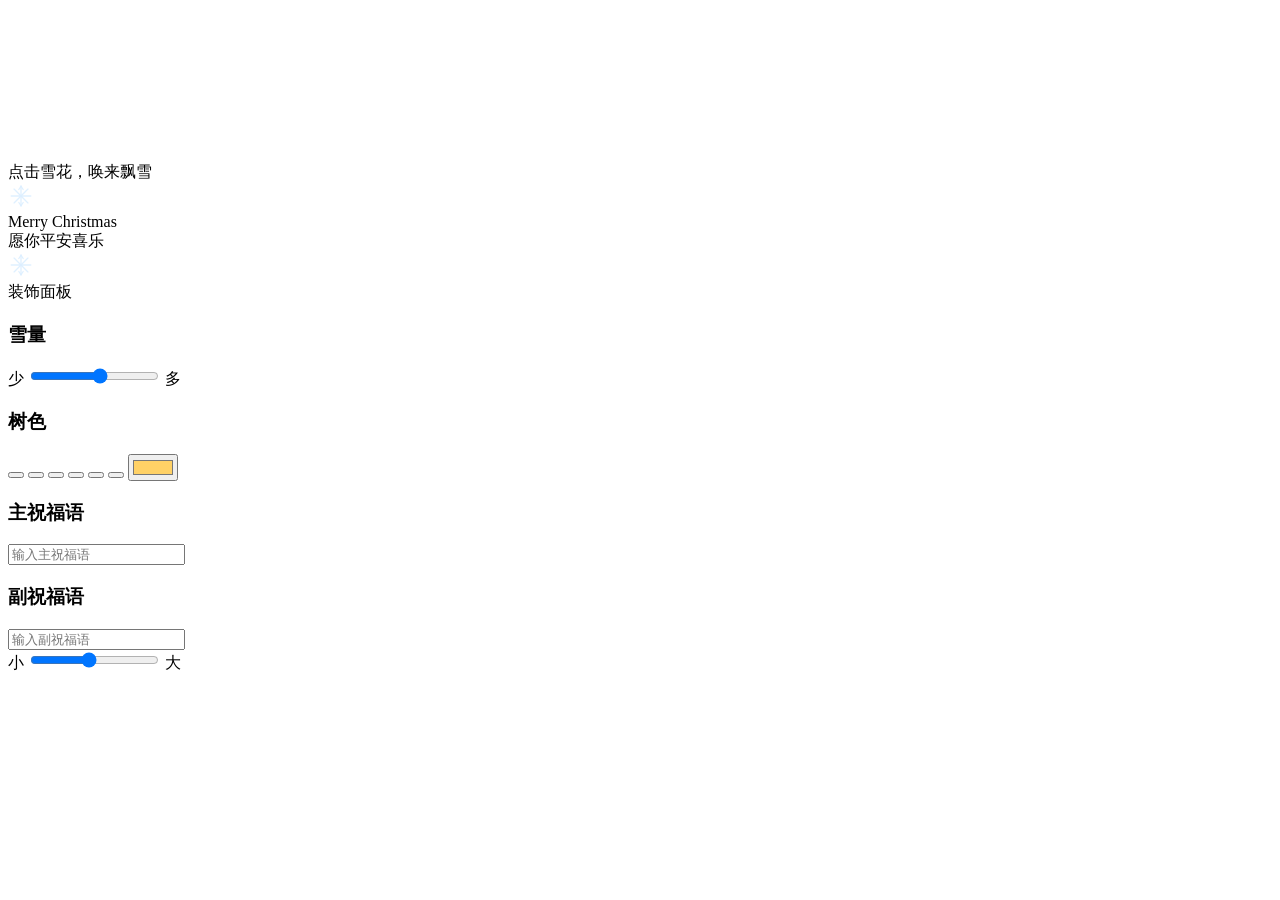
==== index.html @ 7da1c973 "Add files via upload" ====
<!DOCTYPE html>
<html lang="zh-CN">
<head>
  <meta charset="UTF-8">
  <meta name="viewport" content="width=device-width, initial-scale=1.0, viewport-fit=cover">
  <title>圣诞夜 · 粒子圣诞树</title>
  <link rel="stylesheet" href="https://miaoda.feishu.cn/fonts/css2?family=Great+Vibes&family=Noto+Serif+SC:wght@400;600&display=swap">
  <link rel="stylesheet" href="style.css">
</head>
<body>
  <!-- 主画布：夜空、飘雪、粒子树与入场动画 -->
  <canvas id="scene"></canvas>

  <!-- 入场提示 -->
  <div id="hint" class="hint">点击雪花，唤来飘雪</div>

  <!-- 自定义祝福语：主 + 副 -->
  <div id="greeting" class="greeting">
    <svg class="greeting-snow" viewBox="0 0 24 24" width="26" height="26" aria-hidden="true">
      <g stroke="rgba(220,238,255,0.9)" stroke-width="1.2" stroke-linecap="round">
        <line x1="12" y1="3" x2="12" y2="21"/>
        <line x1="3" y1="12" x2="21" y2="12"/>
        <line x1="5.6" y1="5.6" x2="18.4" y2="18.4"/>
        <line x1="18.4" y1="5.6" x2="5.6" y2="18.4"/>
        <line x1="12" y1="3" x2="10" y2="6"/>
        <line x1="12" y1="3" x2="14" y2="6"/>
        <line x1="12" y1="21" x2="10" y2="18"/>
        <line x1="12" y1="21" x2="14" y2="18"/>
      </g>
    </svg>
    <div class="greeting-text">
      <div id="greetingMain" class="greeting-main">Merry Christmas</div>
      <div id="greetingSub" class="greeting-sub">愿你平安喜乐</div>
    </div>
    <svg class="greeting-snow" viewBox="0 0 24 24" width="26" height="26" aria-hidden="true">
      <g stroke="rgba(220,238,255,0.9)" stroke-width="1.2" stroke-linecap="round">
        <line x1="12" y1="3" x2="12" y2="21"/>
        <line x1="3" y1="12" x2="21" y2="12"/>
        <line x1="5.6" y1="5.6" x2="18.4" y2="18.4"/>
        <line x1="18.4" y1="5.6" x2="5.6" y2="18.4"/>
        <line x1="12" y1="3" x2="10" y2="6"/>
        <line x1="12" y1="3" x2="14" y2="6"/>
        <line x1="12" y1="21" x2="10" y2="18"/>
        <line x1="12" y1="21" x2="14" y2="18"/>
      </g>
    </svg>
  </div>

  <!-- 底部装饰面板（常驻，不可收起） -->
  <aside id="panel" class="panel" aria-label="装饰面板">
    <div class="panel-head">
      <span class="panel-title">装饰面板</span>
    </div>

    <section class="panel-section">
      <h3 class="section-label">雪量</h3>
      <div class="slider-row">
        <span class="slider-side">少</span>
        <input type="range" id="snowSlider" min="0" max="100" value="55">
        <span class="slider-side">多</span>
      </div>
    </section>

    <section class="panel-section">
      <h3 class="section-label">树色</h3>
      <div class="swatch-row" id="paletteRow">
        <button class="swatch" data-palette="ice" title="银蓝" style="--c1:#bcd9ff;--c2:#8fb8ff"></button>
        <button class="swatch" data-palette="goldred" title="暖金红" style="--c1:#ffc873;--c2:#e85a5a"></button>
        <button class="swatch" data-palette="green" title="墨绿金" style="--c1:#7fc98a;--c2:#ffd98a"></button>
        <button class="swatch" data-palette="violet" title="紫晶" style="--c1:#c9a6ff;--c2:#8a6fd8"></button>
        <button class="swatch" data-palette="pink" title="粉樱" style="--c1:#ffb7d9;--c2:#ff7eb6"></button>
        <button class="swatch" data-palette="mint" title="青柠" style="--c1:#c8f5e0;--c2:#5fd9a8"></button>
        <input type="color" id="customColor" class="swatch custom" value="#ffd166" title="任意颜色">
      </div>
    </section>

    <section class="panel-section">
      <h3 class="section-label">主祝福语</h3>
      <input type="text" id="greetingMainInput" class="text-input" maxlength="24" placeholder="输入主祝福语">
      <h3 class="section-label sub-label">副祝福语</h3>
      <input type="text" id="greetingSubInput" class="text-input" maxlength="24" placeholder="输入副祝福语">
      <div class="slider-row">
        <span class="slider-side">小</span>
        <input type="range" id="sizeSlider" min="20" max="96" value="54">
        <span class="slider-side">大</span>
      </div>
    </section>
  </aside>

  <script src="app.js"></script>
</body>
</html>
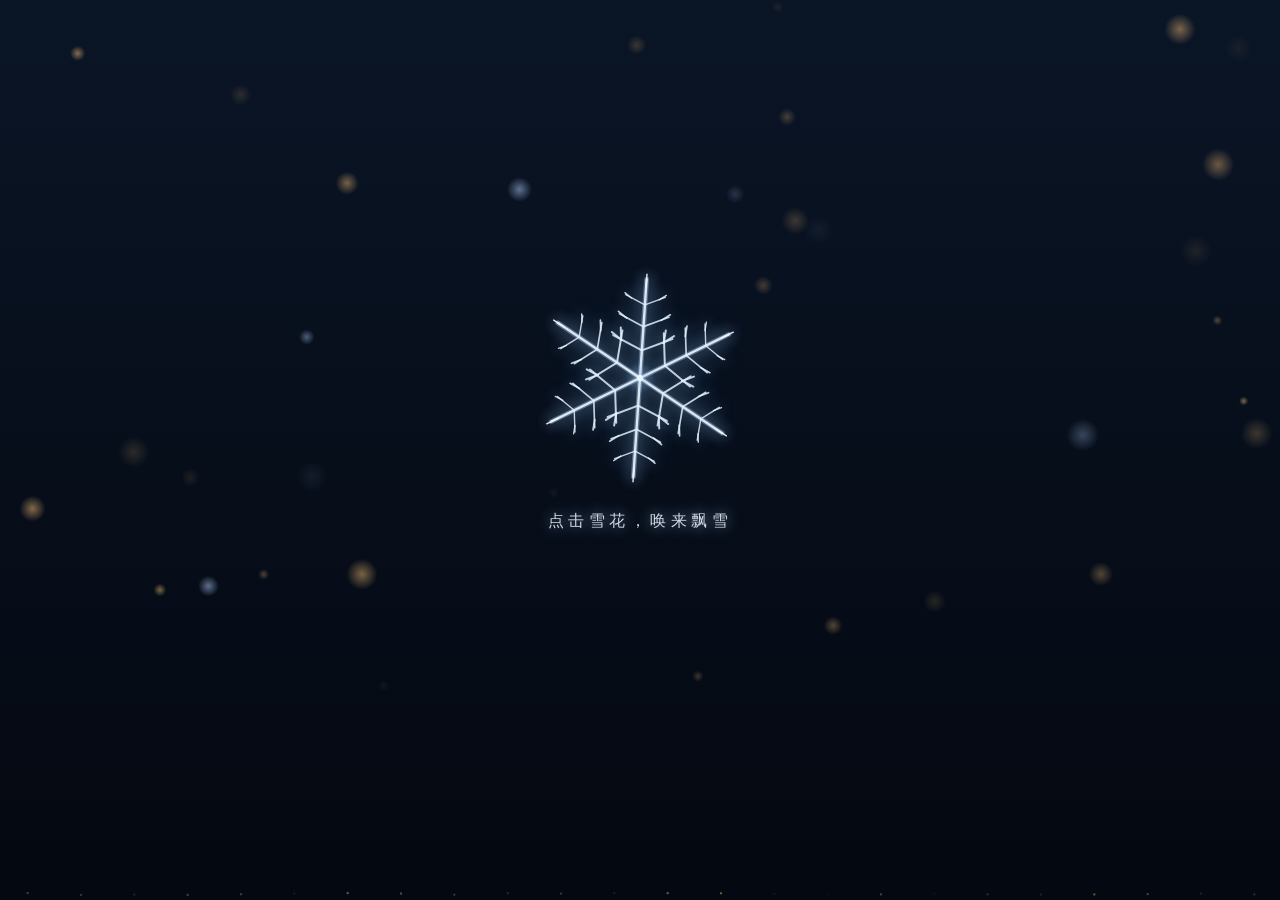
==== commit aa6bce86: "Add files via upload" ====
--- a/index.html
+++ b/index.html
@@ -47,6 +47,9 @@
   </div>
 
   <!-- 底部装饰面板（常驻，不可收起） -->
+  <!-- 移动端：装饰面板开关按钮 -->
+  <button id="panelToggle" class="panel-toggle" aria-label="打开装饰设置">设置</button>
+
   <aside id="panel" class="panel" aria-label="装饰面板">
     <div class="panel-head">
       <span class="panel-title">装饰面板</span>
--- a/style.css
+++ b/style.css
@@ -0,0 +1,292 @@
+/* ===== 基础 ===== */
+* { box-sizing: border-box; margin: 0; padding: 0; }
+
+:root {
+  --panel-bg: rgba(16, 24, 44, 0.72);
+  --panel-border: rgba(180, 210, 255, 0.16);
+  --text-main: #eef4ff;
+  --text-dim: #a9bbd8;
+  --accent: #bcd9ff;
+}
+
+html, body {
+  width: 100%;
+  height: 100%;
+  overflow: hidden;
+  background: #050a13;
+  font-family: "Noto Serif SC", "Songti SC", serif;
+  color: var(--text-main);
+}
+
+#scene {
+  position: fixed;
+  inset: 0;
+  width: 100%;
+  height: 100%;
+  display: block;
+}
+
+/* ===== 入场提示 ===== */
+.hint {
+  position: fixed;
+  left: 50%;
+  top: 18%;
+  transform: translateX(-50%);
+  font-size: 16px;
+  letter-spacing: 0.28em;
+  color: rgba(238, 244, 255, 0.86);
+  text-shadow: 0 0 14px rgba(160, 205, 255, 0.65);
+  pointer-events: none;
+  white-space: nowrap;
+  animation: hintPulse 2.2s ease-in-out infinite;
+  z-index: 5;
+}
+
+@keyframes hintPulse {
+  0%, 100% { opacity: 0.55; }
+  50% { opacity: 1; }
+}
+
+/* ===== 祝福语：主 + 副 ===== */
+.greeting {
+  position: fixed;
+  left: 50%;
+  bottom: 9%;
+  transform: translateX(-50%);
+  display: flex;
+  align-items: center;
+  gap: 16px;
+  pointer-events: none;
+  z-index: 4;
+  max-width: 86vw;
+  text-align: center;
+  opacity: 0;
+  visibility: hidden;
+  transition: opacity 0.9s ease, visibility 0s linear 0.9s;
+}
+
+.greeting.show {
+  opacity: 1;
+  visibility: visible;
+  transition: opacity 0.9s ease;
+}
+
+.greeting-text { display: flex; flex-direction: column; align-items: center; gap: 6px; }
+
+.greeting-main {
+  font-family: "Great Vibes", "Noto Serif SC", cursive;
+  font-style: italic;
+  font-size: 54px;
+  line-height: 1.15;
+  color: #fff;
+  text-shadow:
+    0 0 10px rgba(255, 255, 255, 0.55),
+    0 0 26px rgba(190, 220, 255, 0.45),
+    0 2px 18px rgba(0, 0, 0, 0.6);
+}
+
+.greeting-sub {
+  font-family: "Noto Serif SC", "Songti SC", serif;
+  font-style: italic;
+  font-size: 22px;
+  letter-spacing: 0.22em;
+  color: rgba(210, 228, 255, 0.82);
+  text-shadow: 0 0 12px rgba(160, 200, 255, 0.4);
+}
+
+.greeting-snow {
+  flex: 0 0 auto;
+  opacity: 0.85;
+  filter: drop-shadow(0 0 6px rgba(190, 225, 255, 0.6));
+}
+
+/* ===== 移动端面板开关（桌面端隐藏） ===== */
+.panel-toggle {
+  display: none;
+}
+/* ===== 装饰面板（左侧竖向停靠，常驻） ===== */
+.panel {
+  position: fixed;
+  top: 0;
+  left: 0;
+  height: 100%;
+  width: 280px;
+  padding: 20px 18px 24px;
+  background: var(--panel-bg);
+  border-right: 1px solid var(--panel-border);
+  backdrop-filter: blur(16px);
+  -webkit-backdrop-filter: blur(16px);
+  overflow-y: auto;
+  z-index: 10;
+  transform: translateX(-100%);
+  opacity: 0;
+  visibility: hidden;
+  pointer-events: none;
+  transition:
+    transform 0.45s cubic-bezier(0.22, 0.8, 0.3, 1),
+    opacity 0.45s ease,
+    visibility 0s linear 0.45s;
+}
+
+.panel.show {
+  transform: translateX(0);
+  opacity: 1;
+  visibility: visible;
+  pointer-events: auto;
+  transition:
+    transform 0.45s cubic-bezier(0.22, 0.8, 0.3, 1),
+    opacity 0.45s ease;
+}
+
+.panel-head {
+  display: flex;
+  align-items: center;
+  margin-bottom: 18px;
+}
+
+.panel-title {
+  font-size: 17px;
+  font-weight: 600;
+  letter-spacing: 0.12em;
+  white-space: nowrap;
+}
+
+.panel-section {
+  margin-bottom: 22px;
+  display: flex;
+  flex-direction: column;
+  gap: 10px;
+}
+
+.section-label {
+  font-size: 12px;
+  font-weight: 400;
+  letter-spacing: 0.18em;
+  color: var(--text-dim);
+  margin-bottom: 0;
+}
+
+.sub-label { margin-top: 4px; }
+
+/* 滑杆 */
+.slider-row {
+  display: flex;
+  align-items: center;
+  gap: 12px;
+}
+.slider-side { font-size: 11px; color: var(--text-dim); flex: 0 0 auto; }
+
+input[type="range"] {
+  flex: 1;
+  appearance: none;
+  -webkit-appearance: none;
+  height: 4px;
+  border-radius: 4px;
+  background: rgba(180, 205, 255, 0.22);
+  outline: none;
+  cursor: pointer;
+}
+input[type="range"]::-webkit-slider-thumb {
+  appearance: none;
+  -webkit-appearance: none;
+  width: 18px;
+  height: 18px;
+  border-radius: 50%;
+  background: #fff;
+  box-shadow: 0 0 10px rgba(190, 220, 255, 0.8);
+  border: none;
+}
+input[type="range"]::-moz-range-thumb {
+  width: 18px;
+  height: 18px;
+  border-radius: 50%;
+  background: #fff;
+  box-shadow: 0 0 10px rgba(190, 220, 255, 0.8);
+  border: none;
+}
+
+/* 树色 swatch（正圆） */
+.swatch-row { display: flex; flex-wrap: wrap; gap: 12px; align-items: center; }
+.swatch {
+  width: 34px;
+  height: 34px;
+  flex: 0 0 34px;
+  aspect-ratio: 1 / 1;
+  padding: 0;
+  border-radius: 50%;
+  border: 2px solid transparent;
+  background: linear-gradient(135deg, var(--c1), var(--c2));
+  cursor: pointer;
+  transition: transform 0.15s, border-color 0.2s;
+}
+.swatch:hover { transform: scale(1.08); }
+.swatch.active { border-color: #fff; box-shadow: 0 0 12px rgba(255, 255, 255, 0.4); }
+
+input[type="color"].swatch {
+  padding: 0;
+  border: 2px dashed rgba(255, 255, 255, 0.35);
+  background: transparent;
+  cursor: pointer;
+}
+input[type="color"].swatch::-webkit-color-swatch-wrapper { padding: 2px; }
+input[type="color"].swatch::-webkit-color-swatch { border: none; border-radius: 50%; }
+input[type="color"].swatch::-moz-color-swatch { border: none; border-radius: 50%; }
+
+/* 祝福语输入 */
+.text-input {
+  width: 100%;
+  padding: 10px 12px;
+  margin-bottom: 4px;
+  border: 1px solid var(--panel-border);
+  border-radius: 10px;
+  background: rgba(255, 255, 255, 0.06);
+  color: var(--text-main);
+  font-family: inherit;
+  font-size: 14px;
+  outline: none;
+}
+.text-input::placeholder { color: var(--text-dim); }
+.text-input:focus { border-color: rgba(188, 217, 255, 0.45); }
+
+/* ===== 响应式 ===== */
+@media (max-width: 768px) {
+  .panel {
+    width: min(82vw, 300px);
+    padding: 16px 14px 24px;
+    box-shadow: 8px 0 30px rgba(0, 0, 0, 0.45);
+  }
+
+  /* 右下角悬浮设置按钮 */
+  .panel-toggle {
+    display: flex;
+    align-items: center;
+    justify-content: center;
+    position: fixed;
+    right: 16px;
+    bottom: calc(16px + env(safe-area-inset-bottom, 0px));
+    z-index: 11;
+    min-width: 64px;
+    height: 40px;
+    padding: 0 18px;
+    border-radius: 20px;
+    border: 1px solid var(--panel-border);
+    background: var(--panel-bg);
+    backdrop-filter: blur(16px);
+    -webkit-backdrop-filter: blur(16px);
+    color: var(--text-main);
+    font-size: 14px;
+    letter-spacing: 0.1em;
+    cursor: pointer;
+    box-shadow: 0 6px 18px rgba(0, 0, 0, 0.35);
+  }
+
+  .greeting {
+    gap: 10px;
+    bottom: calc(10% + env(safe-area-inset-bottom, 0px));
+    max-width: 92vw;
+  }
+  .greeting-main { font-size: clamp(28px, 8.5vw, 38px); }
+  .greeting-sub { font-size: 15px; letter-spacing: 0.16em; }
+  .greeting-snow { display: none; }
+  .hint { font-size: 13px; top: auto; }
+}
